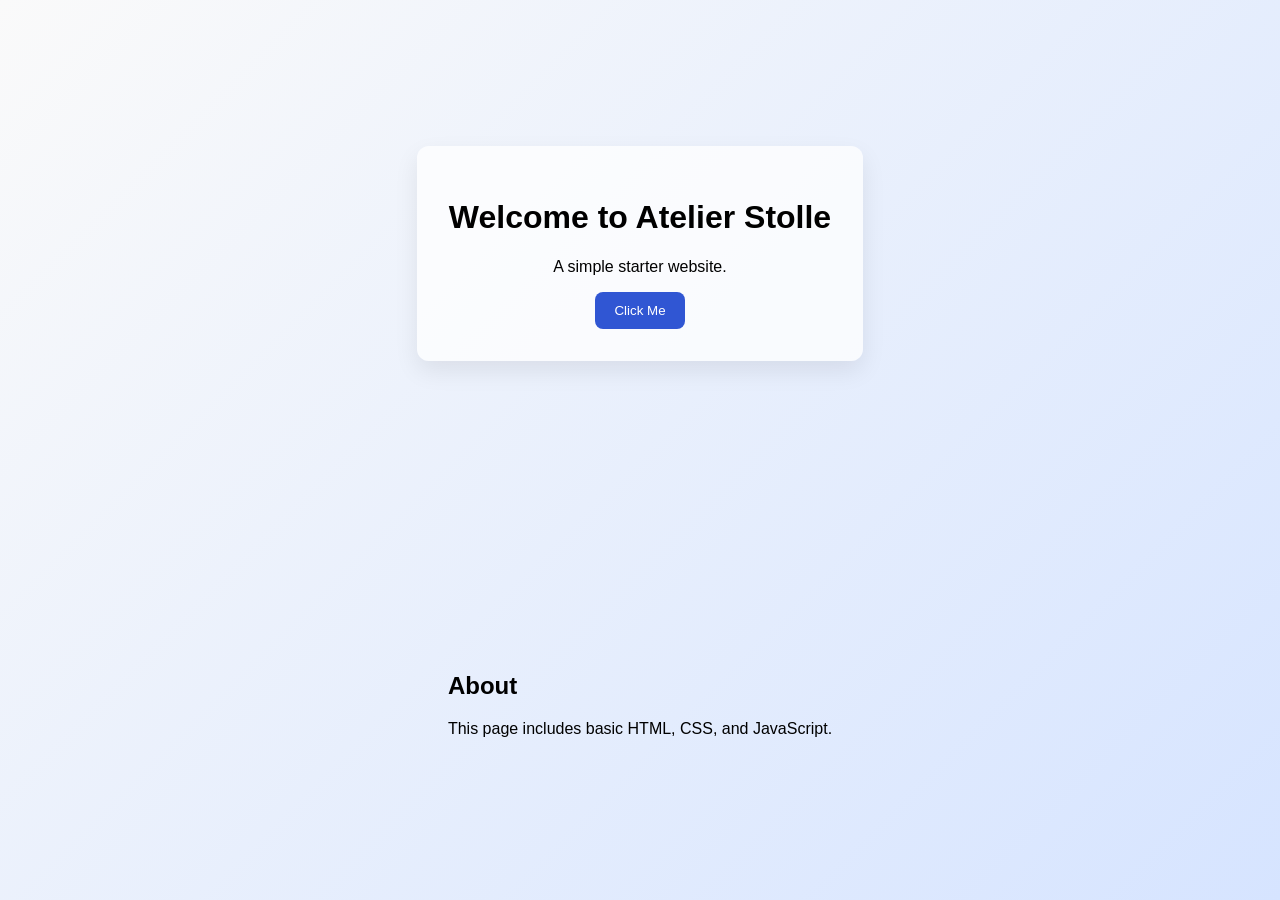
==== index.html @ 745d8632 "Create basic starter website" ====
<!doctype html>
<html lang="en">
  <head>
    <meta charset="UTF-8" />
    <meta name="viewport" content="width=device-width, initial-scale=1.0" />
    <title>Atelier Stolle</title>
    <link rel="stylesheet" href="styles.css" />
  </head>
  <body>
    <header class="hero">
      <h1>Welcome to Atelier Stolle</h1>
      <p>A simple starter website.</p>
      <button id="cta">Click Me</button>
    </header>

    <main>
      <section>
        <h2>About</h2>
        <p>This page includes basic HTML, CSS, and JavaScript.</p>
      </section>
    </main>

    <script src="script.js"></script>
  </body>
</html>
---- styles.css ----
:root {
  color-scheme: light dark;
  font-family: Arial, Helvetica, sans-serif;
}

body {
  margin: 0;
  min-height: 100vh;
  display: grid;
  place-items: center;
  background: linear-gradient(135deg, #fafafa, #d6e4ff);
}

.hero {
  text-align: center;
  padding: 2rem;
  border-radius: 12px;
  background: rgba(255, 255, 255, 0.75);
  box-shadow: 0 10px 24px rgba(0, 0, 0, 0.08);
}

button {
  border: none;
  padding: 0.7rem 1.2rem;
  border-radius: 8px;
  cursor: pointer;
  background: #3056d3;
  color: #fff;
}
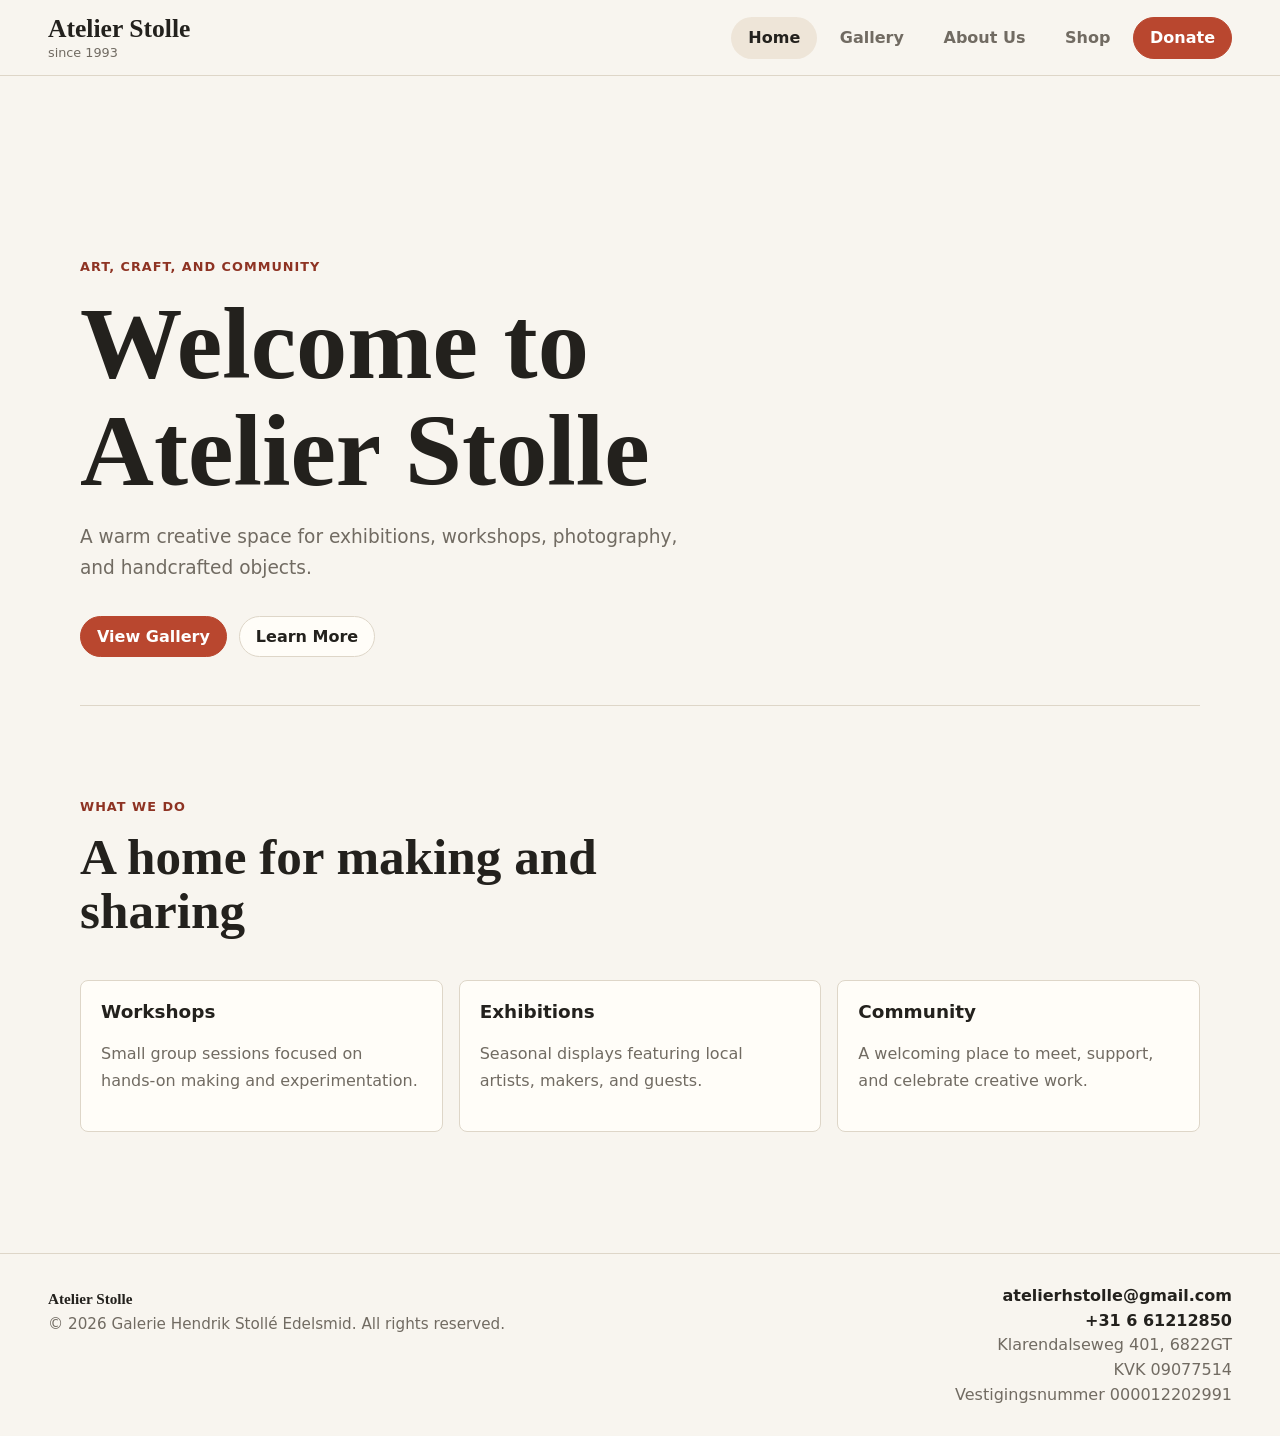
==== commit 4304a161: "Photos, copyright, since caption, description, contact and more" ====
--- a/index.html
+++ b/index.html
@@ -7,18 +7,68 @@
     <link rel="stylesheet" href="styles.css" />
   </head>
   <body>
-    <header class="hero">
-      <h1>Welcome to Atelier Stolle</h1>
-      <p>A simple starter website.</p>
-      <button id="cta">Click Me</button>
+    <header class="site-header">
+      <a class="brand" href="index.html">Atelier Stolle<br /><small class="brand-subtitle">since 1993</small></a>
+      <nav class="site-nav" aria-label="Primary navigation">
+        <a aria-current="page" href="index.html">Home</a>
+        <a href="gallery.html">Gallery</a>
+        <a href="about.html">About Us</a>
+        <a href="shop.html">Shop</a>
+        <button class="donate-button" type="button" data-donate>Donate</button>
+      </nav>
     </header>
 
     <main>
-      <section>
-        <h2>About</h2>
-        <p>This page includes basic HTML, CSS, and JavaScript.</p>
+      <section class="hero">
+        <div class="hero-copy">
+          <p class="eyebrow">Art, craft, and community</p>
+          <h1>Welcome to Atelier Stolle</h1>
+          <p>
+            A warm creative space for exhibitions, workshops, photography, and
+            handcrafted objects.
+          </p>
+          <div class="hero-actions">
+            <a class="button primary" href="gallery.html">View Gallery</a>
+            <a class="button secondary" href="about.html">Learn More</a>
+          </div>
+        </div>
+      </section>
+
+      <section class="section">
+        <div class="section-heading">
+          <p class="eyebrow">What we do</p>
+          <h2>A home for making and sharing</h2>
+        </div>
+        <div class="feature-grid">
+          <article>
+            <h3>Workshops</h3>
+            <p>Small group sessions focused on hands-on making and experimentation.</p>
+          </article>
+          <article>
+            <h3>Exhibitions</h3>
+            <p>Seasonal displays featuring local artists, makers, and guests.</p>
+          </article>
+          <article>
+            <h3>Community</h3>
+            <p>A welcoming place to meet, support, and celebrate creative work.</p>
+          </article>
+        </div>
       </section>
     </main>
+
+    <footer class="site-footer">
+      <div>
+        <p class="footer-brand">Atelier Stolle</p>
+        <p>&copy; 2026 Galerie Hendrik Stollé Edelsmid. All rights reserved.</p>
+      </div>
+      <address class="footer-contact">
+        <a href="mailto:atelierhstolle@gmail.com">atelierhstolle@gmail.com</a>
+        <a href="tel:+31661212850">+31 6 61212850</a>
+        <span>Klarendalseweg 401, 6822GT</span>
+        <span>KVK 09077514</span>
+        <span>Vestigingsnummer 000012202991</span>
+      </address>
+    </footer>
 
     <script src="script.js"></script>
   </body>
--- a/styles.css
+++ b/styles.css
@@ -1,29 +1,331 @@
 :root {
-  color-scheme: light dark;
-  font-family: Arial, Helvetica, sans-serif;
+  --bg: #f8f5ef;
+  --paper: #fffdf8;
+  --ink: #23211d;
+  --muted: #716b62;
+  --line: #ded6c8;
+  --accent: #b9472f;
+  --accent-dark: #8e3323;
+  --green: #58745b;
+  --blue: #4f6f8a;
+  --rose: #b86670;
+  --ochre: #c28c38;
+  font-family:
+    Inter, ui-sans-serif, system-ui, -apple-system, BlinkMacSystemFont, "Segoe UI",
+    sans-serif;
+  color: var(--ink);
+  background: var(--bg);
+}
+
+* {
+  box-sizing: border-box;
 }
 
 body {
   margin: 0;
   min-height: 100vh;
+  background: var(--bg);
+}
+
+a {
+  color: inherit;
+  text-decoration: none;
+}
+
+.site-header {
+  display: flex;
+  align-items: center;
+  justify-content: space-between;
+  gap: 1.5rem;
+  padding: 1rem clamp(1rem, 4vw, 3rem);
+  border-bottom: 1px solid var(--line);
+  background: rgba(248, 245, 239, 0.92);
+  position: sticky;
+  top: 0;
+  z-index: 10;
+  backdrop-filter: blur(12px);
+}
+
+.brand {
+  font-family: Georgia, "Times New Roman", serif;
+  font-size: clamp(1.25rem, 2vw, 1.7rem);
+  font-weight: 700;
+  line-height: 1.05;
+}
+
+.brand small {
+  display: block;
+  margin-top: 0.2rem;
+  font-family:
+    Inter, ui-sans-serif, system-ui, -apple-system, BlinkMacSystemFont, "Segoe UI",
+    sans-serif;
+  font-size: 0.8rem;
+  font-weight: 400;
+  color: var(--muted);
+}
+
+.site-nav {
+  display: flex;
+  align-items: center;
+  justify-content: flex-end;
+  flex-wrap: wrap;
+  gap: 0.35rem;
+}
+
+.site-nav a,
+.donate-button,
+.button {
+  min-height: 2.5rem;
+  display: inline-flex;
+  align-items: center;
+  justify-content: center;
+  border-radius: 999px;
+  border: 1px solid transparent;
+  padding: 0.65rem 1rem;
+  font: inherit;
+  font-weight: 700;
+}
+
+.site-nav a {
+  color: var(--muted);
+}
+
+.site-nav a:hover,
+.site-nav a[aria-current="page"] {
+  color: var(--ink);
+  background: #eee5d8;
+}
+
+.donate-button,
+.button.primary {
+  cursor: pointer;
+  background: var(--accent);
+  color: #fff;
+  border-color: var(--accent);
+}
+
+.donate-button:hover,
+.button.primary:hover {
+  background: var(--accent-dark);
+  border-color: var(--accent-dark);
+}
+
+.button.secondary {
+  color: var(--ink);
+  border-color: var(--line);
+  background: var(--paper);
+}
+
+main {
+  width: min(1120px, calc(100% - 2rem));
+  margin: 0 auto;
+}
+
+.hero {
+  min-height: 70vh;
   display: grid;
-  place-items: center;
-  background: linear-gradient(135deg, #fafafa, #d6e4ff);
-}
-
-.hero {
-  text-align: center;
-  padding: 2rem;
-  border-radius: 12px;
-  background: rgba(255, 255, 255, 0.75);
-  box-shadow: 0 10px 24px rgba(0, 0, 0, 0.08);
-}
-
-button {
-  border: none;
-  padding: 0.7rem 1.2rem;
+  align-items: end;
+  padding: clamp(4rem, 9vw, 8rem) 0 3rem;
+  border-bottom: 1px solid var(--line);
+}
+
+.hero-copy {
+  max-width: 760px;
+}
+
+.eyebrow {
+  margin: 0 0 0.75rem;
+  color: var(--accent-dark);
+  font-size: 0.8rem;
+  font-weight: 800;
+  letter-spacing: 0.08em;
+  text-transform: uppercase;
+}
+
+h1,
+h2,
+h3,
+p {
+  margin-top: 0;
+}
+
+h1,
+h2 {
+  font-family: Georgia, "Times New Roman", serif;
+  line-height: 1.05;
+}
+
+h1 {
+  max-width: 820px;
+  margin-bottom: 1rem;
+  font-size: clamp(3rem, 8vw, 6.5rem);
+}
+
+h2 {
+  font-size: clamp(2rem, 4vw, 3.3rem);
+}
+
+h3 {
+  font-size: 1.15rem;
+}
+
+p {
+  color: var(--muted);
+  font-size: 1rem;
+  line-height: 1.7;
+}
+
+.hero-copy > p:not(.eyebrow),
+.page-intro p:not(.eyebrow),
+.coming-soon p:not(.eyebrow) {
+  max-width: 620px;
+  font-size: 1.16rem;
+}
+
+.hero-actions {
+  display: flex;
+  flex-wrap: wrap;
+  gap: 0.75rem;
+  margin-top: 2rem;
+}
+
+.section,
+.page-intro,
+.coming-soon {
+  padding: clamp(3rem, 7vw, 6rem) 0;
+}
+
+.section-heading {
+  max-width: 680px;
+  margin-bottom: 2rem;
+}
+
+.feature-grid,
+.gallery-grid,
+.content-band {
+  display: grid;
+  gap: 1rem;
+}
+
+.feature-grid {
+  grid-template-columns: repeat(3, minmax(0, 1fr));
+}
+
+.feature-grid article,
+.photo-card,
+.content-band > div {
+  border: 1px solid var(--line);
   border-radius: 8px;
-  cursor: pointer;
-  background: #3056d3;
-  color: #fff;
-}
+  background: var(--paper);
+}
+
+.feature-grid article,
+.content-band > div {
+  padding: 1.25rem;
+}
+
+.gallery-grid {
+  grid-template-columns: repeat(3, minmax(0, 1fr));
+  padding-bottom: clamp(3rem, 7vw, 6rem);
+}
+
+.photo-card {
+  margin: 0;
+  overflow: hidden;
+}
+
+.photo-link {
+  display: block;
+  aspect-ratio: 4 / 3;
+  background: #ebe4d9;
+}
+
+.photo-card img {
+  display: block;
+  width: 100%;
+  height: 100%;
+  object-fit: contain;
+}
+
+figcaption {
+  padding: 0.9rem 1rem 1rem;
+  font-weight: 700;
+}
+
+.content-band {
+  grid-template-columns: repeat(2, minmax(0, 1fr));
+  padding-bottom: clamp(3rem, 7vw, 6rem);
+}
+
+.coming-soon {
+  min-height: 65vh;
+  display: grid;
+  align-content: center;
+  justify-items: start;
+}
+
+.site-footer {
+  display: flex;
+  align-items: flex-start;
+  justify-content: space-between;
+  gap: 2rem;
+  flex-wrap: wrap;
+  margin-top: 2rem;
+  padding: 2rem clamp(1rem, 4vw, 3rem);
+  border-top: 1px solid var(--line);
+}
+
+.site-footer p {
+  margin: 0;
+  font-size: 0.95rem;
+}
+
+.footer-brand {
+  margin-bottom: 0.35rem;
+  color: var(--ink);
+  font-family: Georgia, "Times New Roman", serif;
+  font-size: 1.25rem;
+  font-weight: 700;
+}
+
+.footer-contact {
+  display: grid;
+  gap: 0.35rem;
+  color: var(--muted);
+  font-style: normal;
+  text-align: right;
+}
+
+.footer-contact a {
+  color: var(--ink);
+  font-weight: 700;
+}
+
+.footer-contact a:hover {
+  color: var(--accent-dark);
+}
+
+@media (max-width: 780px) {
+  .site-header {
+    align-items: flex-start;
+    flex-direction: column;
+  }
+
+  .site-nav {
+    justify-content: flex-start;
+  }
+
+  .feature-grid,
+  .gallery-grid,
+  .content-band {
+    grid-template-columns: 1fr;
+  }
+
+  .hero {
+    min-height: auto;
+  }
+
+  .footer-contact {
+    text-align: left;
+  }
+}
